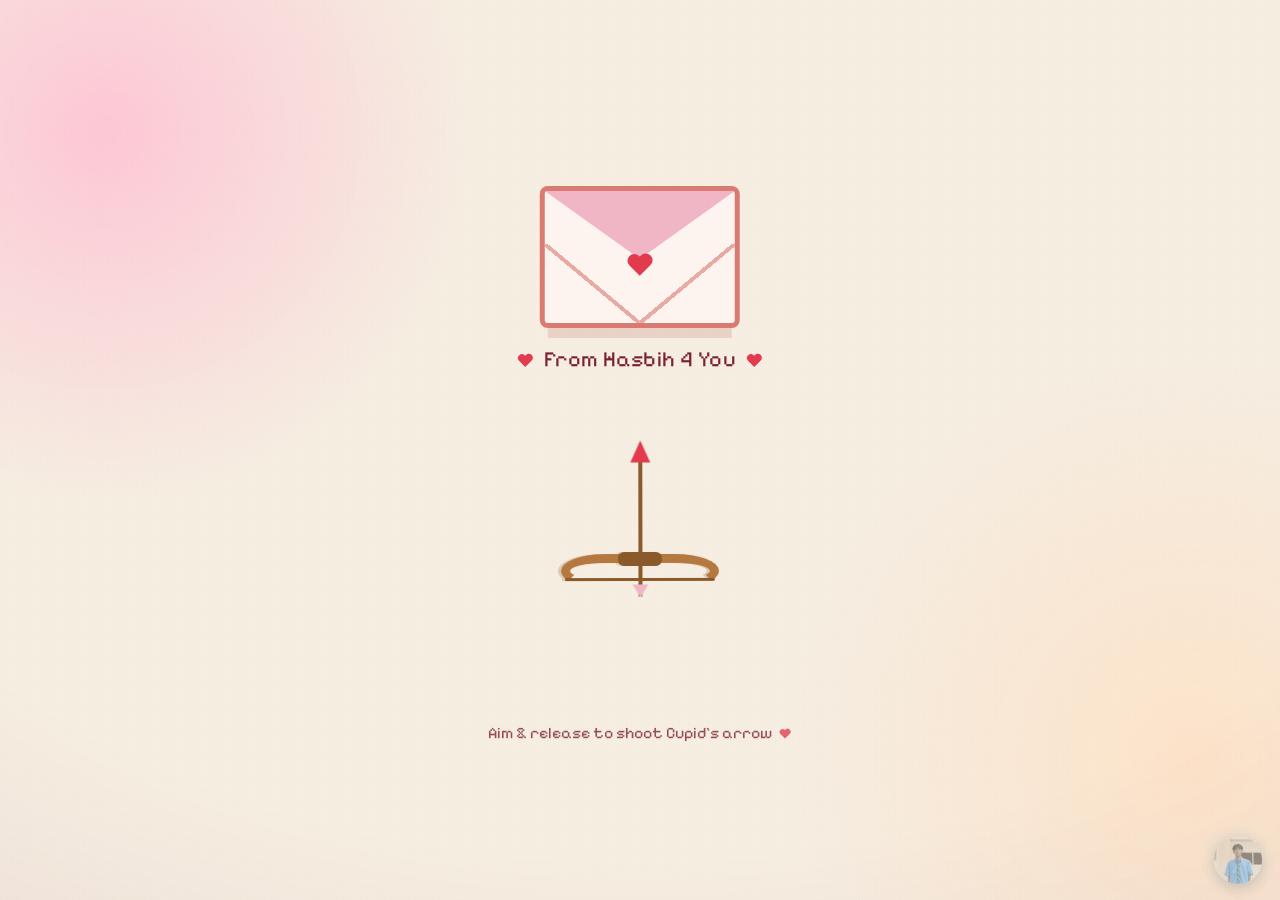
==== index.html @ fb02d685 "upload pertama" ====
<!doctype html>
<html lang="en">
<head>
  <meta charset="UTF-8" />
  <meta name="viewport" content="width=device-width, initial-scale=1.0" />
  <title>Love Letter 4U</title>
  <meta name="description" content="A cute interactive pixel-art love letter celebrating a one-month anniversary. Open the envelope and share a sweet message." />
  <link rel="icon" type="image/png" href="./love.jpeg" />
  <link rel="preconnect" href="https://fonts.googleapis.com" />
  <link rel="preconnect" href="https://fonts.gstatic.com" crossorigin />
  <link href="https://fonts.googleapis.com/css2?family=Press+Start+2P&family=Pixelify+Sans:wght@400;500;600;700&display=swap" rel="stylesheet" />
  <script>document.documentElement.classList.add('js')</script>
  <link rel="stylesheet" href="./love.css" />
</head>
<body>
  <!-- atmospheric background -->
  <div class="fx" aria-hidden="true">
    <div class="fx__aurora"></div>
    <div class="fx__vignette"></div>
    <div class="fx__grain"></div>
  </div>

  <!-- celebration hearts-rain layer (filled by JS on win) -->
  <div class="rain" id="rain" aria-hidden="true"></div>

  <main class="scene">
    <!-- Heart confetti layer (parallax depth, filled by JS) -->
    <div class="confetti" id="confetti" aria-hidden="true"></div>

    <!-- STATE 1: shoot Cupid's arrow at the letter to open it -->
    <div class="stage stage--aim" id="aimStage" tabindex="0" role="application"
         aria-label="Aim Cupid's arrow at the letter and hold, then release to shoot. Press space or Enter to shoot automatically.">

      <!-- floating target: the closed envelope -->
      <div class="target" id="target">
        <div class="envelope" aria-hidden="true">
          <span class="envelope__flap"></span>
          <span class="heart envelope__seal"></span>
        </div>
        <p class="target__label">
          <span class="heart heart--inline"></span>
            From Hasbih 4 You
          <span class="heart heart--inline"></span>
        </p>
      </div>

      <!-- the flying arrow -->
      <div class="arrow" id="arrow" aria-hidden="true"></div>

      <!-- the bow -->
      <div class="archer" id="archer" aria-hidden="true">
        <div class="bow" id="bow"></div>
        <span class="nock" id="nock"></span>
      </div>

      <p class="hint" id="hint">
        <span id="hintText">Aim &amp; release to shoot Cupid&rsquo;s arrow</span>
        <span class="heart heart--inline"></span>
      </p>
    </div>

    <!-- STATE 2: opened "LOVE" window -->
    <section class="window" id="window" aria-hidden="true">
      <header class="titlebar">
        <span class="titlebar__name">LOVE</span>
        <span class="titlebar__btns">
          <button class="winbtn" type="button" aria-label="Minimize" tabindex="-1">&#95;</button>
          <button class="winbtn" type="button" aria-label="Maximize" tabindex="-1">&#9633;</button>
          <button class="winbtn winbtn--x" type="button" id="closeBtn" aria-label="Close letter">&#10005;</button>
        </span>
      </header>

      <div class="heartrow" aria-hidden="true">
        <span class="heart"></span><span class="hdot"></span>
        <span class="heart"></span><span class="hdot"></span>
        <span class="heart"></span>
      </div>

      <div class="content" id="content">
        <h1 class="title" id="title">Happy 1 Month Anniversary, My Love! ♡</h1>
        <canvas class="cat" id="cat" width="16" height="16" aria-label="A little cat holding a heart" role="img"></canvas>
        <div class="buttons" id="buttons">
          <button class="btn btn--yes" type="button" id="yesBtn">YES</button>
          <button class="btn btn--no"  type="button" id="noBtn">NO</button>
        </div>
        <p class="final" id="final" hidden>
          I'm so happy to celebrate our first month together
          <mark>I LOVE YOU</mark>
          <span class="heart heart--inline"></span>
        </p>
      </div>
    </section>
  </main>

  <!-- channel watermark -->
  <a class="brand" id="brand" href="https://www.youtube.com/"
     target="_blank" rel="noopener noreferrer" aria-label="Hasbih &amp; Hasbihh on YouTube">
    <img src="./hasbihh.jpeg" alt="Hasbih &amp; Hasbihh" width="48" height="48" />
  </a>

  <script type="module" src="./love.js"></script>
</body>
</html>
---- love.css ----
/* ============================================================
   LOVE LETTER — cute interactive pixel-art valentine card
   Vanilla CSS. Animate only transform / opacity.
   ============================================================ */

:root{
  --cream:      #f7efe3;   /* page background          */
  --coral:      #d97b73;   /* window frame / borders   */
  --coral-dk:   #b9554d;   /* darker frame line        */
  --pink:       #f0b6c6;   /* title bar                */
  --pink-lt:    #f7d8e0;   /* heart-row bar            */
  --gingham:    #f3c6d2;   /* content base             */
  --gingham-2:  rgba(206,118,142,.28);
  --maroon:     #7a2230;   /* dark pixel text          */
  --red:        #e23b4e;   /* hearts                   */
  --red-dk:     #b22a3b;
  --paper:      #fdf4ef;   /* buttons / envelope body  */
  --sel:        #2f54d6;   /* "selection" highlight    */

  --heart-mask: url("data:image/svg+xml,%3Csvg xmlns='http://www.w3.org/2000/svg' viewBox='0 0 24 24'%3E%3Cpath d='M12 21.6 4.1 13.7a5.1 5.1 0 0 1 7.2-7.2l.7.7.7-.7a5.1 5.1 0 1 1 7.2 7.2z'/%3E%3C/svg%3E");

  --font-pix:  "Press Start 2P", monospace;
  --font-body: "Pixelify Sans", "Press Start 2P", monospace;
  --ease:      cubic-bezier(.34,1.56,.64,1);   /* gentle overshoot */
}

*{ box-sizing:border-box; margin:0; padding:0; }

html{ min-height:100%; }

body{
  height:auto;
  min-height:100vh;
  min-height:100svh;
  display:grid;
  place-items:center;
  padding:24px;
  font-family:var(--font-body);
  color:var(--maroon);
  background:var(--cream);
  -webkit-font-smoothing:antialiased;
  overflow-x:hidden;
  overflow-y:auto;
}

/* ---------- reusable heart primitive (masked SVG) ---------- */
.heart{
  display:inline-block;
  width:14px; height:14px;
  background:var(--red);
  -webkit-mask:var(--heart-mask) center/contain no-repeat;
          mask:var(--heart-mask) center/contain no-repeat;
}
.heart--inline{ width:.9em; height:.9em; vertical-align:-.05em; }

/* ============================================================
   ATMOSPHERE — animated background, vignette, film grain
   ============================================================ */
.fx{ position:fixed; inset:0; z-index:0; pointer-events:none; overflow:hidden; }

.fx__aurora{ position:absolute; inset:-10%; }
.fx__aurora::before,
.fx__aurora::after{
  content:""; position:absolute; border-radius:50%;
  will-change:transform;
}
.fx__aurora::before{          /* warm pink bloom */
  width:65vmax; height:65vmax; left:-12%; top:-18%;
  background:radial-gradient(circle at 50% 50%, rgba(255,193,212,.85), rgba(255,193,212,0) 62%);
  animation:auroraA 19s ease-in-out infinite alternate;
}
.fx__aurora::after{           /* peach bloom */
  width:70vmax; height:70vmax; right:-15%; bottom:-20%;
  background:radial-gradient(circle at 50% 50%, rgba(255,225,196,.8), rgba(255,225,196,0) 62%);
  animation:auroraB 24s ease-in-out infinite alternate;
}
@keyframes auroraA{
  0%  { transform:translate(0,0) scale(1); }
  100%{ transform:translate(8vw,6vh) scale(1.18); }
}
@keyframes auroraB{
  0%  { transform:translate(0,0) scale(1.1); }
  100%{ transform:translate(-7vw,-5vh) scale(.92); }
}

.fx__vignette{
  position:absolute; inset:0;
  background:radial-gradient(125% 110% at 50% 38%, transparent 52%, rgba(120,40,50,.12) 100%);
}
.fx__grain{
  position:absolute; inset:0;
  background-image:repeating-conic-gradient(rgba(80,40,40,.035) 0% 25%, transparent 0% 50%);
  background-size:3px 3px;
  opacity:.4;
  mix-blend-mode:multiply;
  animation:grainShift 5s steps(4) infinite;
}
@keyframes grainShift{
  0%{ transform:translate(0,0); }   25%{ transform:translate(-2%,1%); }
  50%{ transform:translate(1%,-2%); } 75%{ transform:translate(-1%,-1%); }
  100%{ transform:translate(0,0); }
}

/* ============================================================
   SCENE
   ============================================================ */
.scene{
  position:relative;
  width:100%;
  max-width:520px;
  display:grid;
  place-items:center;
  z-index:2;
}

/* ---------- heart confetti (parallax depth layers) ---------- */
.confetti{
  position:fixed; inset:0;
  pointer-events:none;
  z-index:1;
}
.confetti__layer{ position:absolute; inset:0; will-change:transform; }
.confetti .heart{
  position:absolute;
  opacity:.0;
  animation:drift linear infinite;
}
@keyframes drift{
  0%   { opacity:0; transform:translateY(10px) rotate(0deg) scale(.9); }
  10%  { opacity:.9; }
  90%  { opacity:.9; }
  100% { opacity:0; transform:translateY(-26px) rotate(12deg) scale(1.05); }
}

/* both stages occupy the same cell so they cross-fade in place */
.stage,
.window{ grid-area:1 / 1; position:relative; z-index:1; }

/* ============================================================
   STATE 1 — CUPID AIM GAME
   ============================================================ */
:root{
  --wood:    #b5793f;
  --wood-dk: #8a5a2b;
}

.stage--aim{
  position:relative;
  width:100%;
  height:min(80vh, 600px);
  height:min(80svh, 600px);
  min-height:360px;
  touch-action:none;           /* drag-to-aim must not scroll the page */
  /* black crosshair (thin white halo keeps it visible over hearts) */
  cursor:url("data:image/svg+xml,%3Csvg xmlns='http://www.w3.org/2000/svg' width='24' height='24' viewBox='0 0 24 24'%3E%3Cg fill='none' stroke-linecap='round'%3E%3Cg stroke='%23fff' stroke-width='4'%3E%3Cpath d='M12 2v6M12 16v6M2 12h6M16 12h6'/%3E%3C/g%3E%3Cg stroke='%23000' stroke-width='2'%3E%3Cpath d='M12 2v6M12 16v6M2 12h6M16 12h6'/%3E%3C/g%3E%3C/g%3E%3Ccircle cx='12' cy='12' r='2.4' fill='%23fff'/%3E%3Ccircle cx='12' cy='12' r='1.4' fill='%23000'/%3E%3C/svg%3E") 12 12, crosshair;
  transition:opacity .4s ease, transform .45s var(--ease);
}
.stage--aim:focus-visible{
  outline:3px dashed var(--coral-dk);
  outline-offset:6px;
  border-radius:16px;
}
.stage--aim.is-gone{
  opacity:0;
  transform:scale(.6) translateY(-14px);
  pointer-events:none;
}

/* ---- the floating target (envelope) ---- */
.target{
  position:absolute;
  left:50%; top:6%;
  transform:translateX(-50%);
  display:grid; justify-items:center; gap:18px;
  pointer-events:none;
  z-index:2;
}
.target__label{
  font-size:1.35rem;
  letter-spacing:.02em;
  color:var(--maroon);
  display:flex; align-items:center; gap:.4em;
}

.envelope{
  position:relative;
  width:200px; height:142px;
  border:5px solid var(--coral);
  border-radius:8px;
  background:var(--paper);
  animation:bob 3s ease-in-out infinite;
  box-shadow:0 18px 0 -8px rgba(185,85,77,.18);
}
.target.is-pulse .envelope{ outline:3px dashed var(--red); outline-offset:8px; }
.target.is-hit .envelope{ animation:hitwobble .45s ease; }

/* the closed flap = a triangle pointing down */
.envelope__flap{
  position:absolute; left:50%; top:0;
  transform:translateX(-50%);
  width:0; height:0;
  border-left:95px solid transparent;
  border-right:95px solid transparent;
  border-top:68px solid var(--pink);
}
/* the two lower body fold lines */
.envelope::after{
  content:"";
  position:absolute; inset:0;
  background:
    linear-gradient(to top right, transparent calc(50% - 2px), var(--coral) calc(50% - 2px) calc(50% + 2px), transparent calc(50% + 2px)) bottom left / 50% 60% no-repeat,
    linear-gradient(to top left,  transparent calc(50% - 2px), var(--coral) calc(50% - 2px) calc(50% + 2px), transparent calc(50% + 2px)) bottom right / 50% 60% no-repeat;
  opacity:.6;
}
.envelope__seal{
  position:absolute; left:50%; top:56px;
  transform:translateX(-50%);
  width:32px; height:32px;
  z-index:2;
  filter:drop-shadow(0 2px 0 var(--red-dk));
}

@keyframes bob{
  0%,100%{ transform:translateY(0)   rotate(-1deg); }
  50%    { transform:translateY(-9px) rotate(1deg); }
}
@keyframes hitwobble{
  0%,100%{ transform:translate(0,0) rotate(0); }
  25%    { transform:translate(4px,-3px) rotate(5deg); }
  55%    { transform:translate(-4px,2px) rotate(-4deg); }
  80%    { transform:translate(2px,-1px) rotate(2deg); }
}

/* ---- the bow (centred, shooting up at the letter) ---- */
.archer{
  position:absolute;
  left:50%; bottom:12%;
  width:180px; height:180px;
  transform:translateX(-50%);
  pointer-events:none;
  z-index:3;
}
.bow{
  position:absolute;
  left:56px; top:11px;
  width:34px; height:158px;           /* shallow depth + long limbs → a clean bow arc, not an oval */
  border:9px solid var(--wood);
  border-radius:90% / 50%;            /* round belly, limbs sweep gently to the tips */
  border-right-color:transparent;     /* open side = string + arrow, faces the target */
  transform-origin:100% 50%;          /* pivot on the string = the nock */
  transform:rotate(90deg);            /* static fallback; JS aims + flexes it per frame */
  filter:drop-shadow(0 3px 0 rgba(122,74,34,.22));
}
.bow::before{                         /* grip / riser on the belly (centre of the bow) */
  content:"";
  position:absolute; left:-11px; top:50%;
  width:14px; height:44px;
  transform:translateY(-50%);
  background:var(--wood-dk);
  border-radius:6px;
}
.bow::after{                          /* taut bow string across the open side */
  content:"";
  position:absolute; right:-2px; top:-5px; bottom:-5px;
  width:3px; background:var(--wood-dk); border-radius:2px;
}
.nock{                               /* fixed launch point = bow string centre */
  position:absolute;
  left:90px; top:90px;
  width:1px; height:1px;
}

/* ---- the arrow ---- */
.arrow{
  position:absolute; left:0; top:0;
  width:156px; height:16px;
  transform-origin:0 50%;       /* rotate / fly from the tail */
  background:linear-gradient(var(--wood-dk), var(--wood-dk)) left 50% / 136px 4px no-repeat;
  z-index:6;
  pointer-events:none;
  opacity:0;
  will-change:transform;
}
.arrow.is-on{ opacity:1; }   /* draw + flight are rAF-driven; no CSS transition to smear them */
.arrow::after{                  /* arrowhead — points right at angle 0 */
  content:"";
  position:absolute; left:134px; top:50%;
  transform:translateY(-50%);
  width:0; height:0;
  border-left:22px solid var(--red);
  border-top:10px solid transparent;
  border-bottom:10px solid transparent;
}
.arrow::before{                 /* fletching */
  content:"";
  position:absolute; left:-1px; top:50%;
  transform:translateY(-50%);
  width:0; height:0;
  border-right:13px solid var(--pink);
  border-top:8px solid transparent;
  border-bottom:8px solid transparent;
}

/* soft heart trail left behind the flying arrow */
.trail{
  position:absolute;
  width:11px; height:11px;
  z-index:5;
  pointer-events:none;
  animation:trailFade .5s ease-out forwards;
}
@keyframes trailFade{
  0%   { opacity:.7; transform:scale(1); }
  100% { opacity:0;  transform:scale(.3); }
}

/* ---- hint ---- */
.hint{
  position:absolute; left:0; right:0; bottom:1%;
  text-align:center;
  font-size:1rem;
  line-height:1.35;
  color:var(--maroon);
  opacity:.78;
  pointer-events:none;
  display:flex; flex-wrap:wrap; align-items:center; justify-content:center; gap:.4em;
  animation:hintpulse 2.4s ease-in-out infinite;
}
@keyframes hintpulse{ 0%,100%{ opacity:.55; } 50%{ opacity:.85; } }

/* ============================================================
   STATE 2 — "LOVE" WINDOW
   ============================================================ */
.window{
  width:min(86vw, 360px);
  border:5px solid var(--coral);
  border-radius:12px;
  background:var(--pink-lt);
  box-shadow:0 22px 44px -20px rgba(122,34,48,.5);
  overflow:hidden;
  opacity:0;
  transform:scale(.78);
  visibility:hidden;
  transition:opacity .4s ease, transform .5s var(--ease), visibility 0s linear .5s;
}
.window.is-open{
  opacity:1;
  transform:scale(1);
  visibility:visible;
  transition:opacity .4s ease, transform .55s var(--ease);
}

/* cinematic entrance — the sections cascade in */
.window .titlebar,
.window .heartrow,
.window .content{
  opacity:0; transform:translateY(12px);
  transition:opacity .45s ease, transform .55s var(--ease);
}
.window.is-open .titlebar{ opacity:1; transform:none; transition-delay:.16s; }
.window.is-open .heartrow{ opacity:1; transform:none; transition-delay:.26s; }
.window.is-open .content { opacity:1; transform:none; transition-delay:.36s; }

/* heart-row hearts pop in one by one */
.window .heartrow > *{ opacity:0; transform:scale(.3); transition:opacity .3s ease, transform .4s var(--ease); }
.window.is-open .heartrow > *{ opacity:1; transform:none; }
.window.is-open .heartrow > *:nth-child(1){ transition-delay:.42s; }
.window.is-open .heartrow > *:nth-child(2){ transition-delay:.48s; }
.window.is-open .heartrow > *:nth-child(3){ transition-delay:.54s; }
.window.is-open .heartrow > *:nth-child(4){ transition-delay:.60s; }
.window.is-open .heartrow > *:nth-child(5){ transition-delay:.66s; }

/* celebratory glow once you say yes */
.window.is-celebrate{ animation:winGlow 1.7s ease-in-out infinite; }
@keyframes winGlow{
  0%,100%{ box-shadow:0 22px 44px -20px rgba(122,34,48,.5), 0 0 0 0 rgba(226,59,78,0); }
  50%    { box-shadow:0 22px 52px -18px rgba(122,34,48,.55), 0 0 42px 6px rgba(226,59,78,.4); }
}

/* ---- title bar ---- */
.titlebar{
  display:flex; align-items:center; justify-content:space-between;
  padding:9px 10px;
  background:var(--pink);
  border-bottom:4px solid var(--coral);
}
.titlebar__name{
  font-family:var(--font-pix);
  font-size:.72rem;
  letter-spacing:.12em;
  color:var(--maroon);
}
.titlebar__btns{ display:flex; gap:5px; }
.winbtn{
  width:20px; height:20px;
  display:grid; place-items:center;
  font-family:var(--font-pix);
  font-size:.5rem; line-height:1;
  color:var(--maroon);
  background:var(--paper);
  border:2px solid var(--coral);
  border-radius:3px;
  cursor:pointer;
  transition:transform .12s ease, background .12s ease;
}
.winbtn:hover{ transform:translateY(-1px); }
.winbtn--x:hover{ background:var(--red); color:#fff; }
.winbtn:focus-visible{ outline:2px solid var(--coral-dk); outline-offset:2px; }

/* ---- heart row ---- */
.heartrow{
  display:flex; align-items:center; justify-content:center; gap:10px;
  padding:8px 0;
  background:var(--pink-lt);
  border-bottom:4px solid var(--coral);
}
.heartrow .heart{ width:18px; height:18px; }
.hdot{ width:5px; height:5px; background:var(--coral); border-radius:1px; }

/* ---- content (gingham) ---- */
.content{
  position:relative;
  padding:22px 18px 24px;
  min-height:300px;
  display:grid;
  justify-items:center;
  align-content:start;
  gap:18px;
  background-color:var(--gingham);
  background-image:
    repeating-linear-gradient(0deg,  transparent 0 9px, var(--gingham-2) 9px 18px),
    repeating-linear-gradient(90deg, transparent 0 9px, var(--gingham-2) 9px 18px);
}

.title{
  font-weight:600;
  font-size:1.5rem;
  line-height:1.15;
  text-align:center;
  color:var(--maroon);
  text-shadow:0 2px 0 rgba(255,255,255,.5);
}

.cat{
  width:150px; height:auto;
  image-rendering:pixelated;
  image-rendering:crisp-edges;
  animation:catbob 2.4s ease-in-out infinite;
  filter:drop-shadow(0 6px 0 rgba(178,42,59,.16));
}
@keyframes catbob{
  0%,100%{ transform:translateY(0)    scaleY(1); }
  50%    { transform:translateY(-5px) scaleY(1.02); }
}

/* the cat does a little happy dance once you say yes */
.content.is-won .cat{
  transform-origin:50% 88%;
  animation:catdance .8s ease-in-out infinite;
}
@keyframes catdance{
  0%   { transform:rotate(-9deg) translateY(0)     scaleY(1); }
  25%  { transform:rotate(-9deg) translateY(-11px) scaleY(1.04); }
  50%  { transform:rotate(9deg)  translateY(0)     scaleY(1); }
  75%  { transform:rotate(9deg)  translateY(-11px) scaleY(1.04); }
  100% { transform:rotate(-9deg) translateY(0)     scaleY(1); }
}

/* the floating heart that pops above the happy cat */
.cat-heart{
  position:absolute;
  width:26px; height:26px;
  z-index:3;
  opacity:0;
  pointer-events:none;
}
.content.is-won .cat-heart{
  opacity:1;
  animation:floatHeart 1.8s ease-in-out infinite;
}
@keyframes floatHeart{
  0%,100%{ transform:translateY(0)   scale(1); }
  50%    { transform:translateY(-10px) scale(1.12); }
}

/* ---- buttons ---- */
.buttons{
  display:flex; gap:16px;
  align-items:center; justify-content:center;
  min-height:46px;
}
/* a display value on .buttons would otherwise defeat the [hidden] attribute */
.buttons[hidden]{ display:none; }
.btn{
  font-family:var(--font-pix);
  font-size:.74rem;
  letter-spacing:.06em;
  padding:11px 16px;
  color:var(--red-dk);
  background:var(--paper);
  border:3px solid var(--coral);
  border-radius:6px;
  cursor:pointer;
  box-shadow:0 4px 0 0 var(--coral);
  transition:transform .14s var(--ease), background .14s ease, color .14s ease, box-shadow .14s ease;
}
.btn:active{ transform:translateY(2px); box-shadow:0 2px 0 0 var(--coral); }
.btn:focus-visible{ outline:3px dashed var(--coral-dk); outline-offset:3px; }
.btn--yes{ transform-origin:center; position:relative; }
.btn--yes::before{               /* pulsing glow halo */
  content:""; position:absolute; inset:0; border-radius:6px;
  opacity:0; z-index:-1; transition:opacity .3s ease;
}
.btn--yes:hover{ background:var(--red); color:#fff; box-shadow:0 4px 0 0 var(--red-dk); }
.btn--yes:hover::before,
.btn--yes.is-tempting::before{ opacity:1; animation:yesGlow 1.2s ease-in-out infinite; }
@keyframes yesGlow{
  0%,100%{ box-shadow:0 0 16px 2px rgba(226,59,78,.4); }
  50%    { box-shadow:0 0 28px 7px rgba(226,59,78,.6); }
}
.btn--no{ position:relative; transition:left .18s var(--ease), top .18s var(--ease), transform .14s var(--ease); }

/* hearts raining down on win */
.rain{ position:fixed; inset:0; pointer-events:none; z-index:6; }
.rainheart{
  position:absolute; top:-6%;
  pointer-events:none;
  animation:rainfall linear forwards;
}
@keyframes rainfall{
  0%  { opacity:0; transform:translateY(0) translateX(0) rotate(0); }
  12% { opacity:1; }
  100%{ opacity:0; transform:translateY(112vh) translateX(var(--rx)) rotate(var(--rr)); }
}

/* ---- final text ---- */
.final{
  font-size:1.05rem;
  line-height:1.4;
  text-align:center;
  color:var(--maroon);
  max-width:30ch;
  opacity:0;
  transform:translateY(8px);
  transition:opacity .5s ease .15s, transform .5s var(--ease) .15s;
}
.final.is-show{ opacity:1; transform:none; }
.final strong{ font-weight:700; }
.final mark{
  background:var(--sel);
  color:#fff;
  padding:0 .15em;
  border-radius:2px;
}

/* ---- heart burst (spawned on YES) ---- */
.burst{
  position:absolute;
  width:18px; height:18px;
  z-index:5;
  pointer-events:none;
  animation:burst .9s ease-out forwards;
}
@keyframes burst{
  0%   { opacity:1; transform:translate(0,0) scale(.4); }
  100% { opacity:0; transform:translate(var(--bx), var(--by)) scale(1.1); }
}

/* ---- celebration confetti hearts (position/rotation driven per-frame by JS) ---- */
.confetti-heart{
  position:absolute;
  top:0; left:0;
  pointer-events:none;
  opacity:0;
  will-change:transform, opacity;
}

/* ============================================================
   RESPONSIVE
   ============================================================ */
@media (max-width:480px){
  body{ padding:14px; }
  .stage--aim{ height:min(78vh, 560px); height:min(78svh, 560px); }
  .window{ width:min(100%, 360px); }
  .envelope{ width:164px; height:116px; }
  .envelope__flap{ border-left-width:77px; border-right-width:77px; border-top-width:56px; }
  .envelope__seal{ top:46px; }
  .target__label{ font-size:clamp(1rem, 4vw, 1.15rem); text-align:center; }
  .title{ font-size:1.3rem; }
  .cat{ width:128px; }
  .content{ padding:18px 14px 20px; min-height:260px; gap:14px; }
  .hint{ font-size:.92rem; padding:0 6px; }
}

/* ============================================================
   REDUCED MOTION
   ============================================================ */
@media (prefers-reduced-motion:reduce){
  .envelope,
  .cat,
  .hint,
  .fx__aurora::before,
  .fx__aurora::after,
  .fx__grain,
  .window.is-celebrate,
  .btn--yes::before,
  .content.is-won .cat,
  .content.is-won .cat-heart{ animation:none; }
  .confetti .heart{ animation:none; opacity:.55; }
  .window, .stage--aim, .final, .btn{ transition-duration:.001s; }
  .burst, .trail, .rainheart, .confetti-heart{ display:none; }
  .brand{ transition:none; }
  .brand:hover, .brand:focus-visible{ transform:none; }
}

/* ============================================================
   CHANNEL WATERMARK
   ============================================================ */
.brand{
  position:fixed; right:18px; bottom:16px; z-index:50;
  display:block; width:48px; height:48px;
  border-radius:50%; overflow:hidden;
  opacity:.5;
  box-shadow:0 4px 14px rgba(0,0,0,.28), 0 0 16px rgba(70,205,255,.28);
  transition:opacity .35s ease, transform .35s ease;
  -webkit-tap-highlight-color:transparent;
}
.brand img{
  display:block; width:100%; height:100%;
  object-fit:cover; transform:scale(1.08);
}
.brand:hover, .brand:focus-visible{ opacity:1; transform:scale(1.07); outline:none; }
@media (max-width:480px){
  .brand{ width:40px; height:40px; right:12px; bottom:12px; }
}
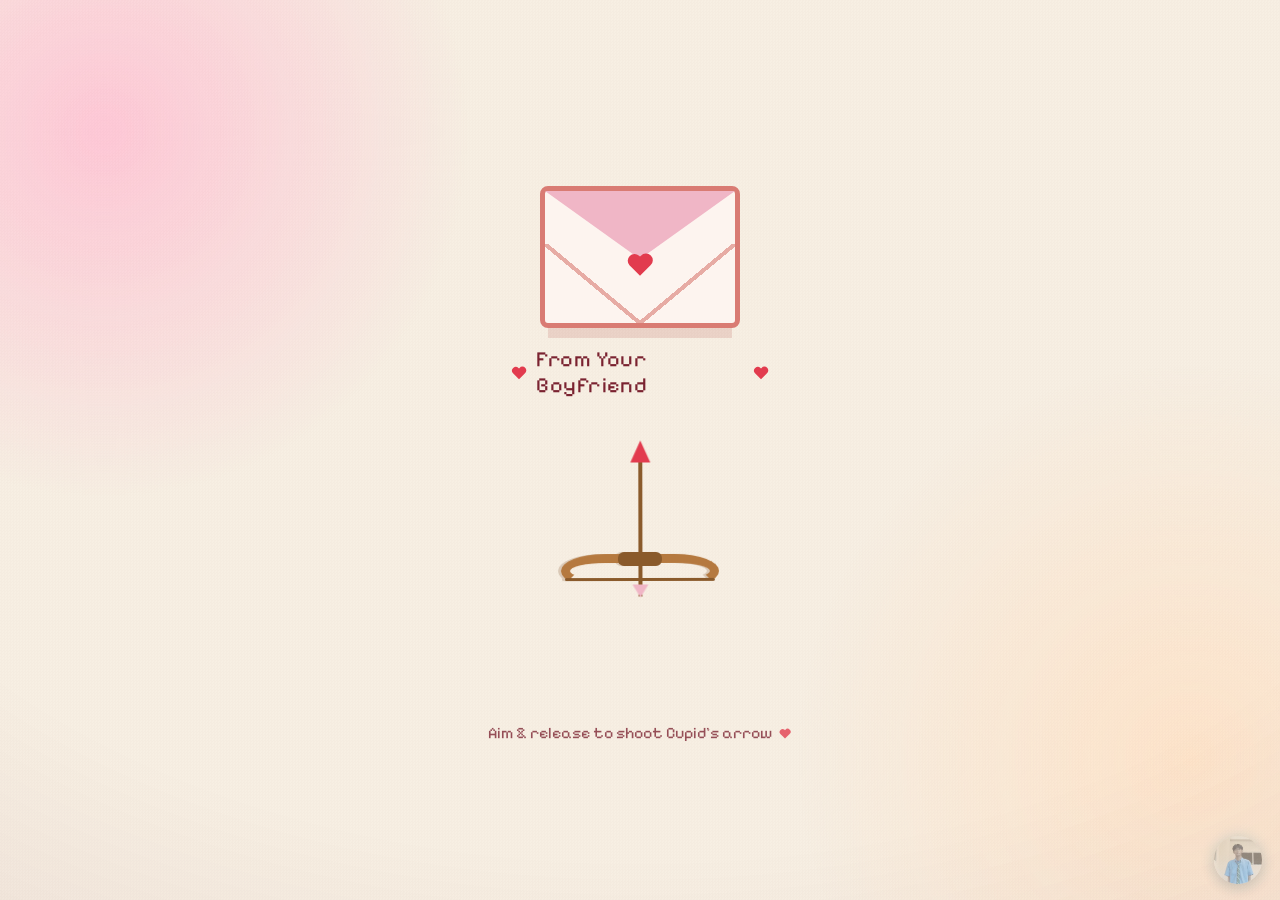
==== commit 014d7cd4: "Update index.html" ====
--- a/index.html
+++ b/index.html
@@ -39,7 +39,7 @@
         </div>
         <p class="target__label">
           <span class="heart heart--inline"></span>
-            From Hasbih 4 You
+            From Your Boyfriend
           <span class="heart heart--inline"></span>
         </p>
       </div>
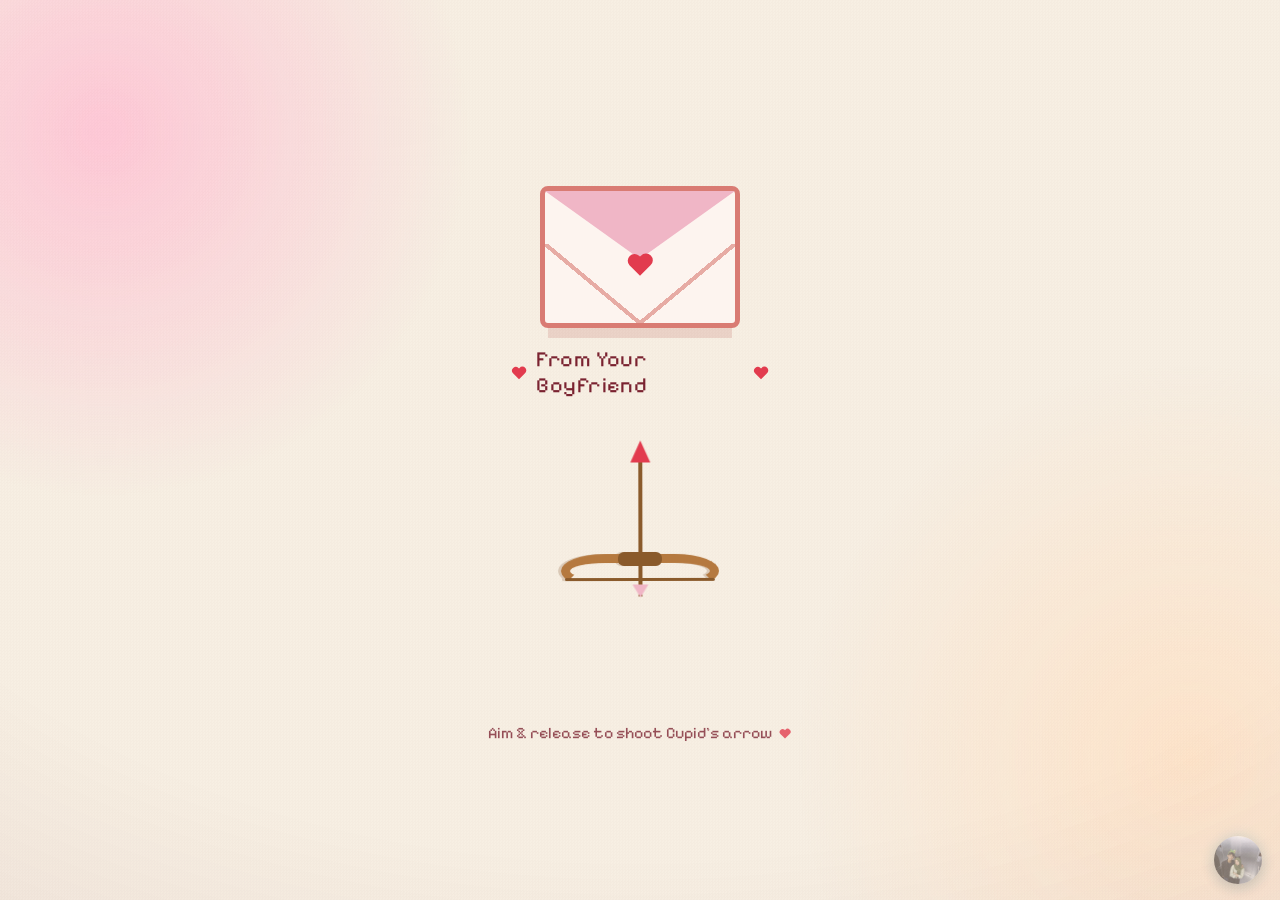
==== commit 682c8051: "update 1" ====
--- a/index.html
+++ b/index.html
@@ -95,7 +95,7 @@
   <!-- channel watermark -->
   <a class="brand" id="brand" href="https://www.youtube.com/"
      target="_blank" rel="noopener noreferrer" aria-label="Hasbih &amp; Hasbihh on YouTube">
-    <img src="./hasbihh.jpeg" alt="Hasbih &amp; Hasbihh" width="48" height="48" />
+    <img src="./pth.JPG" alt="Hasbih &amp; Hasbihh" width="48" height="48" />
   </a>
 
   <script type="module" src="./love.js"></script>
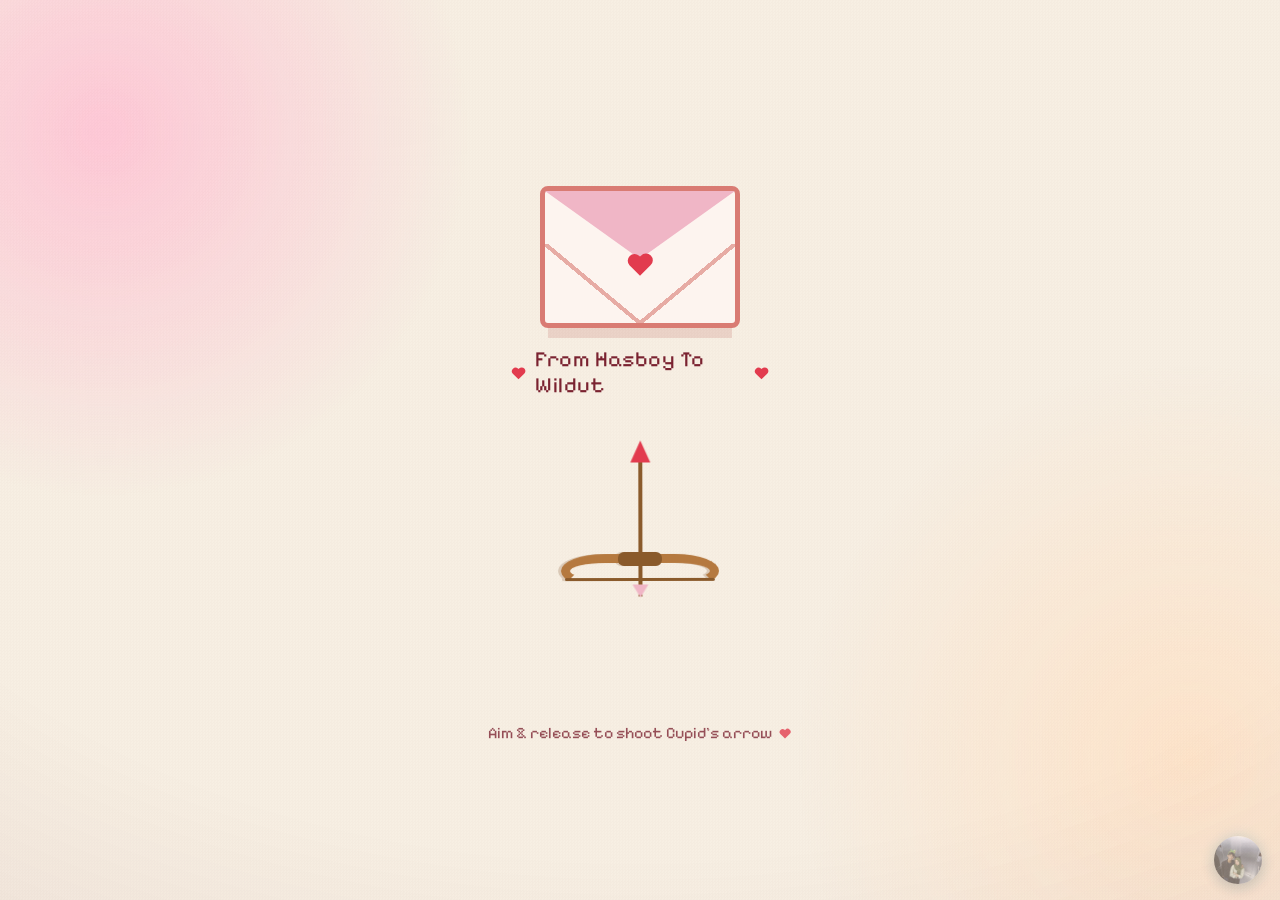
==== commit 7bd54559: "update phptp" ====
--- a/index.html
+++ b/index.html
@@ -39,7 +39,7 @@
         </div>
         <p class="target__label">
           <span class="heart heart--inline"></span>
-            From Your Boyfriend
+            From Hasboy To Wildut
           <span class="heart heart--inline"></span>
         </p>
       </div>
@@ -77,15 +77,15 @@
       </div>
 
       <div class="content" id="content">
-        <h1 class="title" id="title">Happy 1 Month Anniversary, My Love! ♡</h1>
+        <h1 class="title" id="title">Do You Love Me My Love? ♡</h1>
         <canvas class="cat" id="cat" width="16" height="16" aria-label="A little cat holding a heart" role="img"></canvas>
         <div class="buttons" id="buttons">
           <button class="btn btn--yes" type="button" id="yesBtn">YES</button>
           <button class="btn btn--no"  type="button" id="noBtn">NO</button>
         </div>
         <p class="final" id="final" hidden>
-          I'm so happy to celebrate our first month together
-          <mark>I LOVE YOU</mark>
+          Happy 1st month, sayanggg ❤️ Here's to many more months and beautiful memories together. I'm so lucky to have you.
+          <mark>LOVE UUU ❤️</mark>
           <span class="heart heart--inline"></span>
         </p>
       </div>
@@ -93,8 +93,7 @@
   </main>
 
   <!-- channel watermark -->
-  <a class="brand" id="brand" href="https://www.youtube.com/"
-     target="_blank" rel="noopener noreferrer" aria-label="Hasbih &amp; Hasbihh on YouTube">
+  <a class="brand" id="brand" href="./photocard.html" aria-label="Buka galeri photocard">
     <img src="./pth.JPG" alt="Hasbih &amp; Hasbihh" width="48" height="48" />
   </a>
 
